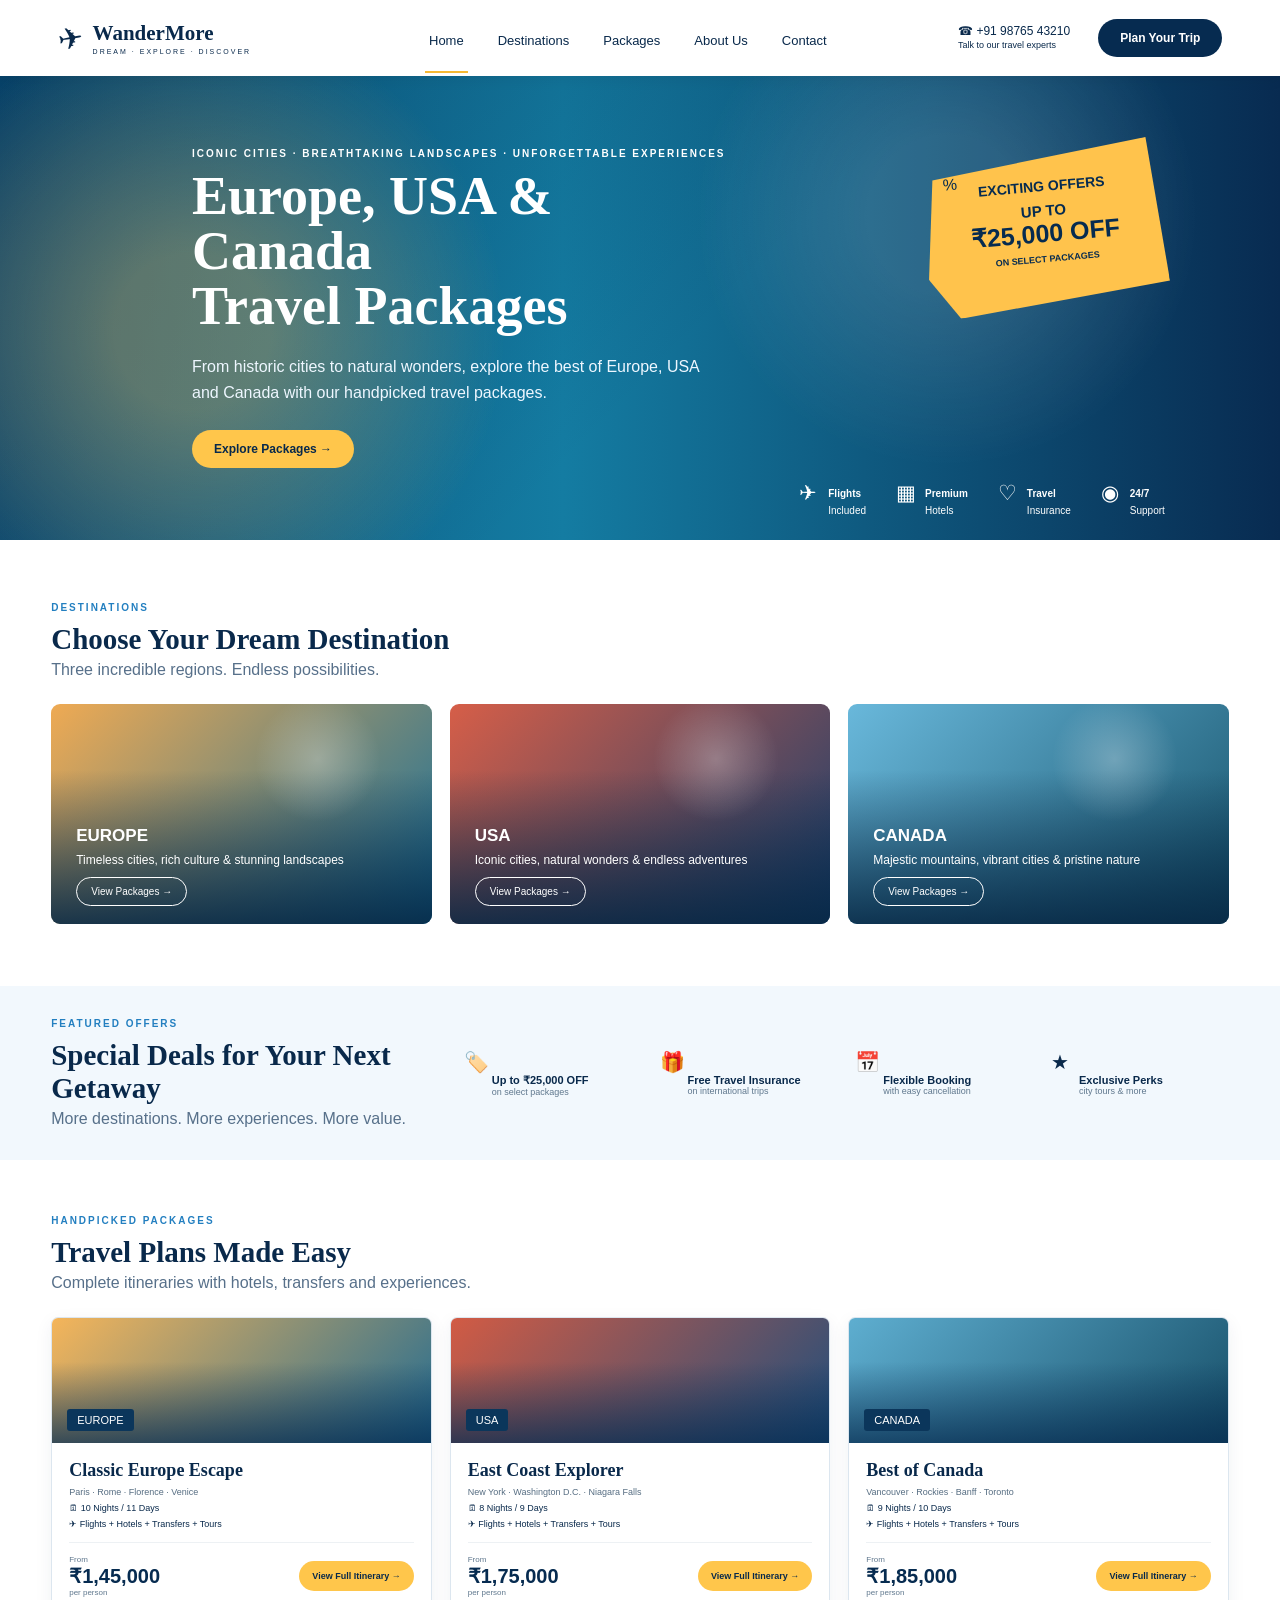
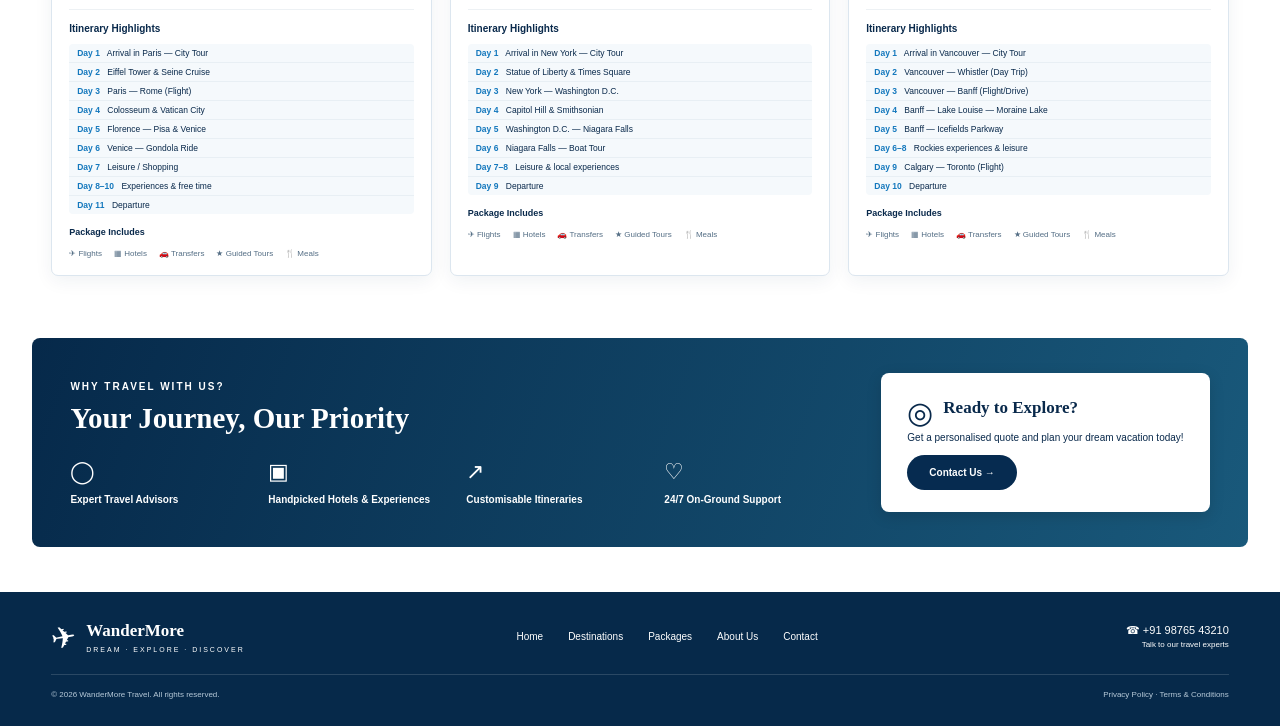
==== index.html @ 12d4b4e2 "Add files via upload" ====
<!DOCTYPE html>
<html lang="en">
<head>
  <meta charset="UTF-8" />
  <meta name="viewport" content="width=device-width, initial-scale=1.0" />
  <meta name="description" content="WanderMore — curated Europe, USA and Canada travel packages." />
  <title>WanderMore | Europe, USA & Canada</title>
  <link rel="stylesheet" href="styles.css" />
</head>
<body>
  <header class="site-header">
    <a class="brand" href="#top" aria-label="WanderMore home">
      <span class="brand-mark">✈</span>
      <span><strong>WanderMore</strong><small>DREAM · EXPLORE · DISCOVER</small></span>
    </a>
    <nav>
      <a class="active" href="#top">Home</a>
      <a href="#destinations">Destinations</a>
      <a href="#packages">Packages</a>
      <a href="#why-us">About Us</a>
      <a href="#contact">Contact</a>
    </nav>
    <div class="header-contact">
      <span>☎ +91 98765 43210</span>
      <small>Talk to our travel experts</small>
    </div>
    <a class="btn btn-dark" href="#contact">Plan Your Trip</a>
    <button class="menu-btn" aria-label="Open menu">☰</button>
  </header>

  <main id="top">
    <section class="hero">
      <div class="hero-copy">
        <p class="eyebrow">ICONIC CITIES · BREATHTAKING LANDSCAPES · UNFORGETTABLE EXPERIENCES</p>
        <h1>Europe, USA &<br/>Canada<br/><em>Travel Packages</em></h1>
        <p class="hero-text">From historic cities to natural wonders, explore the best of Europe, USA and Canada with our handpicked travel packages.</p>
        <a class="btn btn-gold" href="#packages">Explore Packages <span>→</span></a>
      </div>
      <div class="offer">
        <span class="offer-tag">%</span>
        <strong>EXCITING OFFERS</strong>
        <b>UP TO<br/><span>₹25,000 OFF</span></b>
        <small>ON SELECT PACKAGES</small>
      </div>
      <div class="hero-perks">
        <span>✈<b>Flights</b><small>Included</small></span>
        <span>▦<b>Premium</b><small>Hotels</small></span>
        <span>♡<b>Travel</b><small>Insurance</small></span>
        <span>◉<b>24/7</b><small>Support</small></span>
      </div>
    </section>

    <section class="section" id="destinations">
      <div class="section-heading">
        <p class="eyebrow blue">DESTINATIONS</p>
        <h2>Choose Your Dream Destination</h2>
        <p>Three incredible regions. Endless possibilities.</p>
      </div>
      <div class="destination-grid">
        <article class="destination europe">
          <div><span>EUROPE</span><p>Timeless cities, rich culture & stunning landscapes</p><a href="#packages">View Packages →</a></div>
        </article>
        <article class="destination usa">
          <div><span>USA</span><p>Iconic cities, natural wonders & endless adventures</p><a href="#packages">View Packages →</a></div>
        </article>
        <article class="destination canada">
          <div><span>CANADA</span><p>Majestic mountains, vibrant cities & pristine nature</p><a href="#packages">View Packages →</a></div>
        </article>
      </div>
    </section>

    <section class="offers-strip">
      <div>
        <p class="eyebrow blue">FEATURED OFFERS</p>
        <h2>Special Deals for Your Next Getaway</h2>
        <p>More destinations. More experiences. More value.</p>
      </div>
      <div class="offer-benefits">
        <span>🏷️ <b>Up to ₹25,000 OFF</b><small>on select packages</small></span>
        <span>🎁 <b>Free Travel Insurance</b><small>on international trips</small></span>
        <span>📅 <b>Flexible Booking</b><small>with easy cancellation</small></span>
        <span>★ <b>Exclusive Perks</b><small>city tours & more</small></span>
      </div>
    </section>

    <section class="section packages" id="packages">
      <div class="section-heading">
        <p class="eyebrow blue">HANDPICKED PACKAGES</p>
        <h2>Travel Plans Made Easy</h2>
        <p>Complete itineraries with hotels, transfers and experiences.</p>
      </div>

      <div class="package-grid">
        <article class="package-card">
          <div class="package-image europe-img"><span>EUROPE</span></div>
          <div class="package-body">
            <h3>Classic Europe Escape</h3><p class="route">Paris · Rome · Florence · Venice</p>
            <p>🗓 10 Nights / 11 Days</p><p>✈ Flights + Hotels + Transfers + Tours</p>
            <div class="price-row"><div><small>From</small><strong>₹1,45,000</strong><small>per person</small></div><button class="btn btn-gold details" data-package="Classic Europe Escape">View Full Itinerary →</button></div>
            <h4>Itinerary Highlights</h4>
            <ol class="itinerary">
              <li><b>Day 1</b> Arrival in Paris — City Tour</li>
              <li><b>Day 2</b> Eiffel Tower & Seine Cruise</li>
              <li><b>Day 3</b> Paris — Rome (Flight)</li>
              <li><b>Day 4</b> Colosseum & Vatican City</li>
              <li><b>Day 5</b> Florence — Pisa & Venice</li>
              <li><b>Day 6</b> Venice — Gondola Ride</li>
              <li><b>Day 7</b> Leisure / Shopping</li>
              <li><b>Day 8–10</b> Experiences & free time</li>
              <li><b>Day 11</b> Departure</li>
            </ol>
            <div class="includes"><b>Package Includes</b><span>✈ Flights</span><span>▦ Hotels</span><span>🚗 Transfers</span><span>★ Guided Tours</span><span>🍴 Meals</span></div>
          </div>
        </article>

        <article class="package-card">
          <div class="package-image usa-img"><span>USA</span></div>
          <div class="package-body">
            <h3>East Coast Explorer</h3><p class="route">New York · Washington D.C. · Niagara Falls</p>
            <p>🗓 8 Nights / 9 Days</p><p>✈ Flights + Hotels + Transfers + Tours</p>
            <div class="price-row"><div><small>From</small><strong>₹1,75,000</strong><small>per person</small></div><button class="btn btn-gold details" data-package="East Coast Explorer">View Full Itinerary →</button></div>
            <h4>Itinerary Highlights</h4>
            <ol class="itinerary">
              <li><b>Day 1</b> Arrival in New York — City Tour</li>
              <li><b>Day 2</b> Statue of Liberty & Times Square</li>
              <li><b>Day 3</b> New York — Washington D.C.</li>
              <li><b>Day 4</b> Capitol Hill & Smithsonian</li>
              <li><b>Day 5</b> Washington D.C. — Niagara Falls</li>
              <li><b>Day 6</b> Niagara Falls — Boat Tour</li>
              <li><b>Day 7–8</b> Leisure & local experiences</li>
              <li><b>Day 9</b> Departure</li>
            </ol>
            <div class="includes"><b>Package Includes</b><span>✈ Flights</span><span>▦ Hotels</span><span>🚗 Transfers</span><span>★ Guided Tours</span><span>🍴 Meals</span></div>
          </div>
        </article>

        <article class="package-card">
          <div class="package-image canada-img"><span>CANADA</span></div>
          <div class="package-body">
            <h3>Best of Canada</h3><p class="route">Vancouver · Rockies · Banff · Toronto</p>
            <p>🗓 9 Nights / 10 Days</p><p>✈ Flights + Hotels + Transfers + Tours</p>
            <div class="price-row"><div><small>From</small><strong>₹1,85,000</strong><small>per person</small></div><button class="btn btn-gold details" data-package="Best of Canada">View Full Itinerary →</button></div>
            <h4>Itinerary Highlights</h4>
            <ol class="itinerary">
              <li><b>Day 1</b> Arrival in Vancouver — City Tour</li>
              <li><b>Day 2</b> Vancouver — Whistler (Day Trip)</li>
              <li><b>Day 3</b> Vancouver — Banff (Flight/Drive)</li>
              <li><b>Day 4</b> Banff — Lake Louise — Moraine Lake</li>
              <li><b>Day 5</b> Banff — Icefields Parkway</li>
              <li><b>Day 6–8</b> Rockies experiences & leisure</li>
              <li><b>Day 9</b> Calgary — Toronto (Flight)</li>
              <li><b>Day 10</b> Departure</li>
            </ol>
            <div class="includes"><b>Package Includes</b><span>✈ Flights</span><span>▦ Hotels</span><span>🚗 Transfers</span><span>★ Guided Tours</span><span>🍴 Meals</span></div>
          </div>
        </article>
      </div>
    </section>

    <section class="why" id="why-us">
      <div class="why-content">
        <p class="eyebrow">WHY TRAVEL WITH US?</p>
        <h2>Your Journey, Our Priority</h2>
        <div class="why-grid">
          <span>◯<b>Expert Travel Advisors</b></span>
          <span>▣<b>Handpicked Hotels & Experiences</b></span>
          <span>↗<b>Customisable Itineraries</b></span>
          <span>♡<b>24/7 On-Ground Support</b></span>
        </div>
      </div>
      <div class="contact-card" id="contact">
        <div class="globe">◎</div><h3>Ready to Explore?</h3>
        <p>Get a personalised quote and plan your dream vacation today!</p>
        <a class="btn btn-dark" href="mailto:hello@wandermore.example">Contact Us →</a>
      </div>
    </section>
  </main>

  <footer>
    <div class="footer-brand"><span class="brand-mark">✈</span><strong>WanderMore</strong><small>DREAM · EXPLORE · DISCOVER</small></div>
    <div class="footer-links"><a href="#top">Home</a><a href="#destinations">Destinations</a><a href="#packages">Packages</a><a href="#why-us">About Us</a><a href="#contact">Contact</a></div>
    <div class="footer-contact">☎ +91 98765 43210<br/><small>Talk to our travel experts</small></div>
    <div class="copyright">© 2026 WanderMore Travel. All rights reserved. <span>Privacy Policy · Terms & Conditions</span></div>
  </footer>

  <div class="modal" id="modal" aria-hidden="true">
    <div class="modal-box">
      <button class="close" aria-label="Close">×</button>
      <p class="eyebrow blue">YOUR NEXT ADVENTURE</p>
      <h2 id="modal-title">Package</h2>
      <p>Tell us your travel dates, preferred hotel category and number of travellers. Our travel expert will customise the itinerary and send a detailed quote.</p>
      <form id="lead-form">
        <input required placeholder="Your name" />
        <input required type="email" placeholder="Email address" />
        <input required placeholder="Travel dates / month" />
        <input required type="number" min="1" placeholder="Travellers" />
        <button class="btn btn-gold" type="submit">Request Detailed Itinerary →</button>
      </form>
      <p class="form-success" id="form-success">Thanks! Your request has been captured for this demo.</p>
    </div>
  </div>
  <script src="script.js"></script>
</body>
</html>
---- styles.css ----
*{box-sizing:border-box}html{scroll-behavior:smooth}body{margin:0;font-family:Inter,Arial,sans-serif;color:#09294b;background:#fff}.site-header{height:76px;display:flex;align-items:center;gap:28px;padding:0 4.5%;position:sticky;top:0;background:#fff;z-index:20;box-shadow:0 2px 15px #00000012}.brand{display:flex;align-items:center;gap:10px;color:#09294b;text-decoration:none;min-width:240px}.brand-mark{font-size:30px;display:inline-block;transform:rotate(-10deg)}.brand strong{display:block;font-family:Georgia,serif;font-size:21px}.brand small,.footer-brand small{display:block;font-size:7px;letter-spacing:2px;margin-top:2px}.site-header nav{display:flex;gap:26px;flex:1;justify-content:center}.site-header nav a{color:#09294b;text-decoration:none;font-size:13px;padding:29px 4px 23px}.site-header nav a.active,.site-header nav a:hover{border-bottom:2px solid #f7b934}.header-contact{font-size:12px;line-height:1.3}.header-contact small{display:block;font-size:9px}.btn{border:0;border-radius:24px;padding:12px 22px;text-decoration:none;font-weight:700;font-size:12px;cursor:pointer;display:inline-block}.btn-dark{background:#062b50;color:#fff}.btn-gold{background:#ffc64b;color:#08294b}.menu-btn{display:none;border:0;background:none;font-size:24px}.hero{min-height:460px;position:relative;overflow:hidden;padding:72px 15%;color:#fff;background:linear-gradient(90deg,#0a4e78 0%,#147ca2 44%,#082b51 100%)}.hero:before{content:"";position:absolute;inset:0;background:radial-gradient(circle at 15% 55%,#ffc45a55 0 7%,transparent 28%),radial-gradient(circle at 74% 30%,#ffffff20 0 8%,transparent 25%),linear-gradient(135deg,#001f3c44,#ffffff00 55%)}.hero-copy,.offer,.hero-perks{position:relative;z-index:2}.eyebrow{font-size:10px;letter-spacing:2px;font-weight:700;margin:0 0 10px}.hero h1{font:700 54px/1.02 Georgia,serif;margin:0 0 20px}.hero h1 em{font-style:normal}.hero-text{max-width:510px;font-size:16px;line-height:1.6;color:#eef7ff;margin-bottom:25px}.offer{position:absolute;right:9%;top:70px;width:240px;height:165px;padding:32px 18px 18px;text-align:center;transform:rotate(-5deg);background:#ffc34c;color:#062b50;clip-path:polygon(5% 15%,95% 0,100% 88%,12% 100%,0 75%)}.offer strong{display:block;font-size:14px}.offer b{display:block;font-size:15px;margin-top:8px}.offer b span{font-size:25px}.offer small{font-weight:700;font-size:9px}.offer-tag{position:absolute;left:22px;top:22px}.hero-perks{position:absolute;right:9%;bottom:24px;display:flex;gap:30px}.hero-perks span{display:grid;grid-template-columns:25px auto;align-items:center;column-gap:4px;font-size:21px}.hero-perks b,.hero-perks small{font-size:10px;grid-column:2}.hero-perks small{font-weight:400}.section{padding:62px 4%;max-width:1320px;margin:auto}.section-heading{margin-bottom:25px}.section-heading h2,.offers-strip h2,.why h2{font:700 29px Georgia,serif;margin:0 0 5px}.section-heading p:not(.eyebrow),.offers-strip p:not(.eyebrow){margin:0;color:#57708a}.blue{color:#237fc0}.destination-grid,.package-grid{display:grid;grid-template-columns:repeat(3,1fr);gap:18px}.destination{height:220px;border-radius:9px;overflow:hidden;position:relative;background:linear-gradient(135deg,#1676a6,#0a2d4e);}.destination:before{content:"";position:absolute;inset:0;background:radial-gradient(circle at 70% 25%,#ffffff44,transparent 20%),linear-gradient(0deg,#062643dd 0%,transparent 70%)}.destination.europe{background:linear-gradient(135deg,#efaa53,#136e99)}.destination.usa{background:linear-gradient(135deg,#d65e48,#173e6c)}.destination.canada{background:linear-gradient(135deg,#69b8db,#17536b)}.destination>div{position:absolute;bottom:0;padding:25px;color:#fff}.destination span{font-weight:800;font-size:17px}.destination p{font-size:12px;margin:7px 0 14px}.destination a{color:#fff;border:1px solid #fff;border-radius:20px;padding:8px 14px;font-size:10px;text-decoration:none}.offers-strip{background:#f2f8fd;padding:32px 4%;display:flex;gap:30px;align-items:center}.offers-strip>div:first-child{flex:1}.offer-benefits{display:grid;grid-template-columns:repeat(4,1fr);gap:18px;flex:2}.offer-benefits span{font-size:20px}.offer-benefits b,.offer-benefits small{display:block;margin-left:28px}.offer-benefits b{font-size:11px}.offer-benefits small{font-size:9px;color:#60788e}.packages{padding-top:55px}.package-card{border:1px solid #dce6ef;border-radius:7px;overflow:hidden;background:#fff;box-shadow:0 5px 18px #062b5010}.package-image{height:125px;position:relative;background:linear-gradient(135deg,#f5b55a,#216b91)}.package-image:after{content:"";position:absolute;inset:0;background:linear-gradient(0deg,#062b50bb,transparent 65%)}.package-image span{position:absolute;bottom:12px;left:15px;z-index:1;background:#0b365b;color:#fff;padding:5px 10px;font-size:11px;border-radius:3px}.usa-img{background:linear-gradient(135deg,#d25b44,#1e4e7c)}.canada-img{background:linear-gradient(135deg,#5eaed0,#174f68)}.package-body{padding:17px}.package-body h3{font:700 18px Georgia,serif;margin:0 0 3px}.route{font-size:10px;margin:0 0 13px;color:#566d82}.package-body>p{font-size:9px;margin:6px 0}.price-row{display:flex;justify-content:space-between;align-items:center;border-top:1px solid #edf1f4;border-bottom:1px solid #edf1f4;padding:12px 0;margin:13px 0}.price-row small{display:block;font-size:8px;color:#60788e}.price-row strong{display:block;font-size:20px;color:#062b50}.price-row .btn{font-size:9px;padding:10px 13px}.package-body h4{font-size:10px;margin:10px 0}.itinerary{list-style:none;padding:0;margin:0;background:#f5f9fc;border-radius:4px;overflow:hidden}.itinerary li{font-size:8.5px;padding:4px 8px;border-bottom:1px solid #e8eff4}.itinerary li:last-child{border:0}.itinerary b{color:#1478bd;margin-right:5px}.includes{display:flex;flex-wrap:wrap;gap:12px;margin-top:13px;font-size:8px}.includes b{width:100%;font-size:9px}.includes span{color:#536d84}.why{margin:0 2.5% 45px;border-radius:8px;padding:35px 3%;display:flex;gap:35px;align-items:center;color:#fff;background:linear-gradient(110deg,#06294a,#19597b)}.why-content{flex:1}.why h2{margin-bottom:24px}.why-grid{display:grid;grid-template-columns:repeat(4,1fr);gap:16px}.why-grid span{font-size:22px}.why-grid b{display:block;font-size:10px;margin-top:9px}.contact-card{background:#fff;color:#09294b;border-radius:8px;padding:22px 26px;min-width:270px;box-shadow:0 4px 15px #0002}.contact-card .globe{font-size:30px;float:left;margin-right:10px}.contact-card h3{margin:3px 0;font:700 17px Georgia,serif}.contact-card p{font-size:10px;line-height:1.5;clear:both}.contact-card .btn{font-size:10px}footer{background:#06294a;color:#fff;padding:27px 4%;display:grid;grid-template-columns:1.2fr 2fr 1fr;gap:20px;align-items:center}.footer-brand{display:grid;grid-template-columns:35px auto;align-items:center}.footer-brand .brand-mark{grid-row:span 2}.footer-brand strong{font:700 17px Georgia,serif}.footer-links{display:flex;justify-content:center;gap:25px}.footer-links a{color:#fff;text-decoration:none;font-size:10px}.footer-contact{text-align:right;font-size:11px}.footer-contact small{font-size:8px}.copyright{grid-column:1/-1;border-top:1px solid #ffffff25;padding-top:15px;font-size:8px;color:#b7cad9}.copyright span{float:right}.modal{position:fixed;inset:0;background:#00182ccc;display:none;align-items:center;justify-content:center;z-index:50;padding:20px}.modal.show{display:flex}.modal-box{background:#fff;border-radius:12px;padding:30px;max-width:520px;width:100%;position:relative}.modal-box h2{font:700 28px Georgia,serif;margin:5px 0 12px}.modal-box p{font-size:12px;line-height:1.6;color:#526a80}.close{position:absolute;right:18px;top:14px;border:0;background:none;font-size:27px;cursor:pointer}.modal form{display:grid;gap:10px;margin-top:18px}.modal input{padding:12px;border:1px solid #d4e0e8;border-radius:6px}.form-success{display:none!important;color:#137447!important}.form-success.show{display:block!important}@media(max-width:1000px){.site-header nav,.header-contact{display:none}.site-header{justify-content:space-between}.menu-btn{display:block}.hero{padding:65px 7%}.offer{right:5%;opacity:.85}.hero-perks{right:5%}.offers-strip{display:block}.offer-benefits{margin-top:25px}.why{margin-left:4%;margin-right:4%}}@media(max-width:760px){.hero{min-height:580px;padding:45px 7%}.hero h1{font-size:40px}.offer{position:relative;right:auto;top:auto;margin:25px 0 0;width:220px}.hero-perks{left:7%;right:7%;bottom:18px;justify-content:space-between;gap:5px}.hero-perks span{font-size:16px}.destination-grid,.package-grid{grid-template-columns:1fr}.destination{height:190px}.offer-benefits{grid-template-columns:repeat(2,1fr)}.why{display:block}.why-grid{grid-template-columns:repeat(2,1fr)}.contact-card{margin-top:25px}.site-header .btn-dark{display:none}footer{grid-template-columns:1fr}.footer-links{justify-content:flex-start;flex-wrap:wrap}.footer-contact{text-align:left}.copyright span{float:none;display:block;margin-top:7px}}
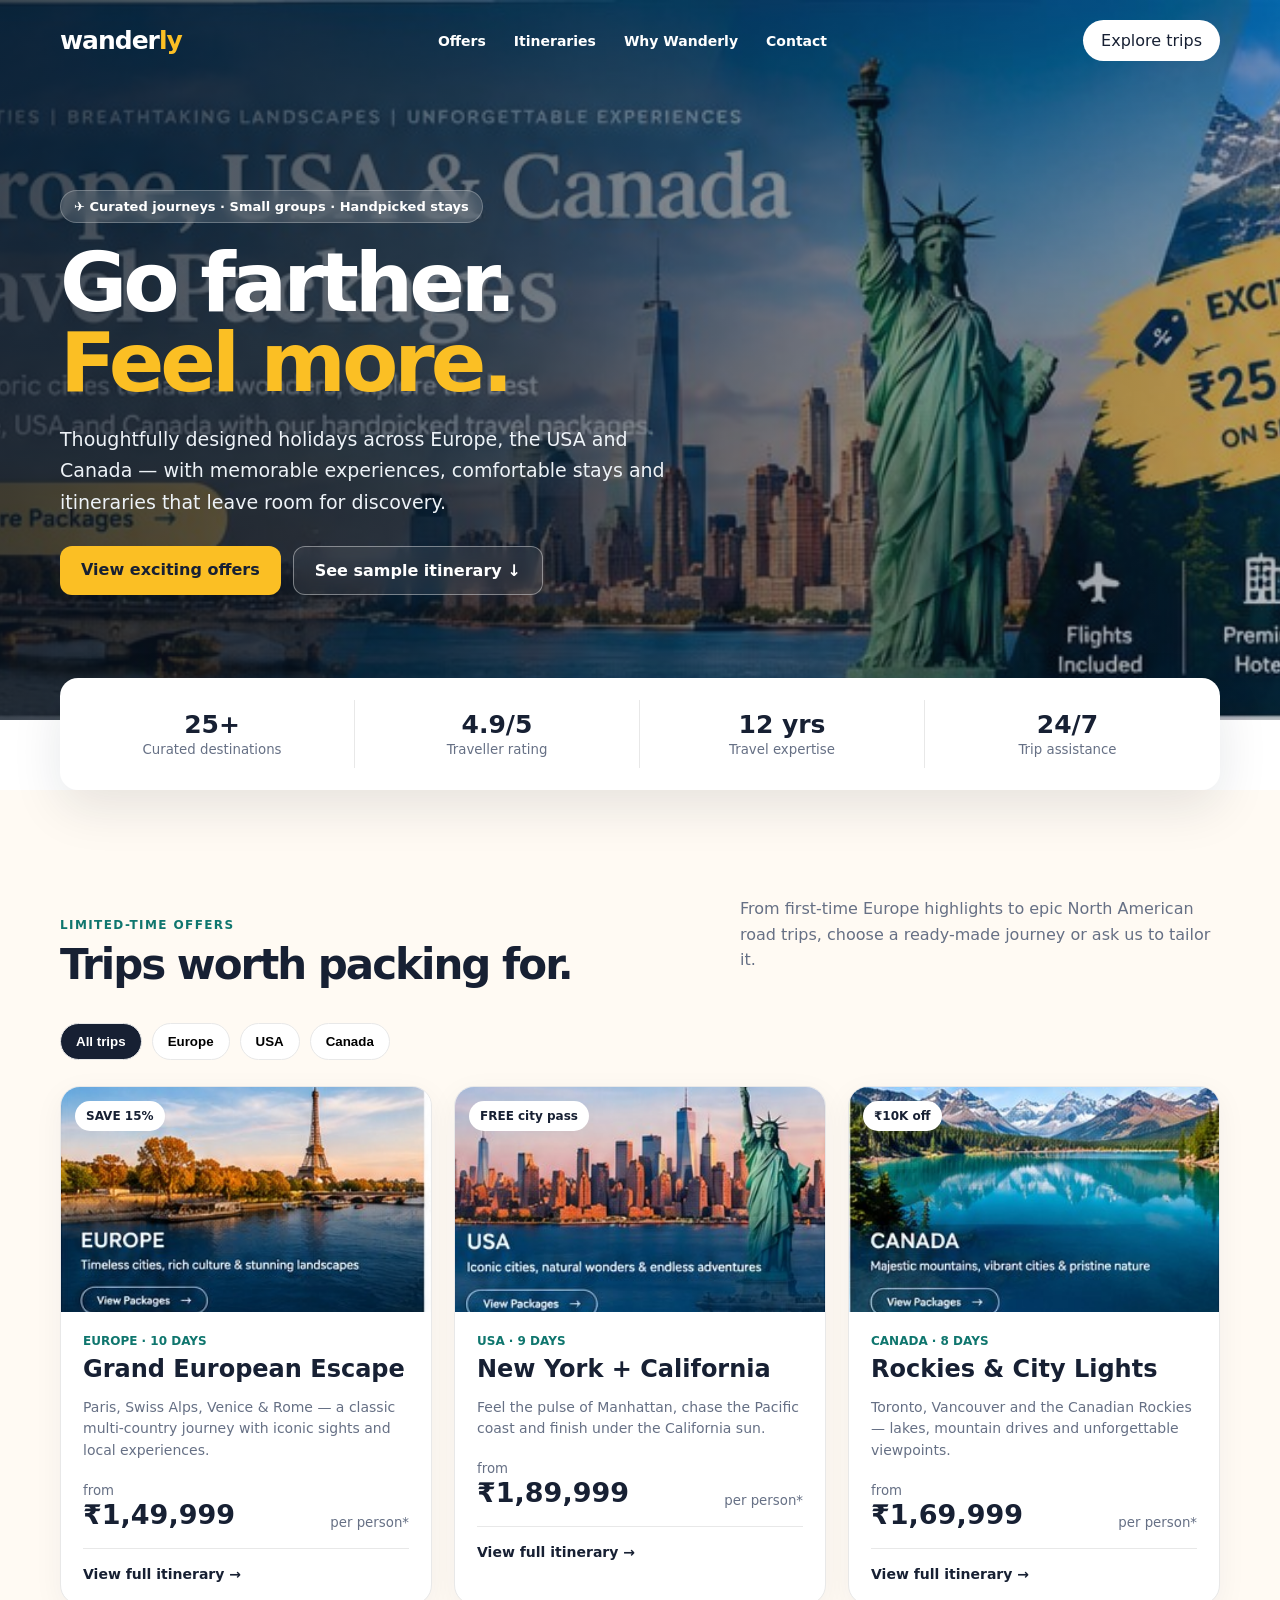
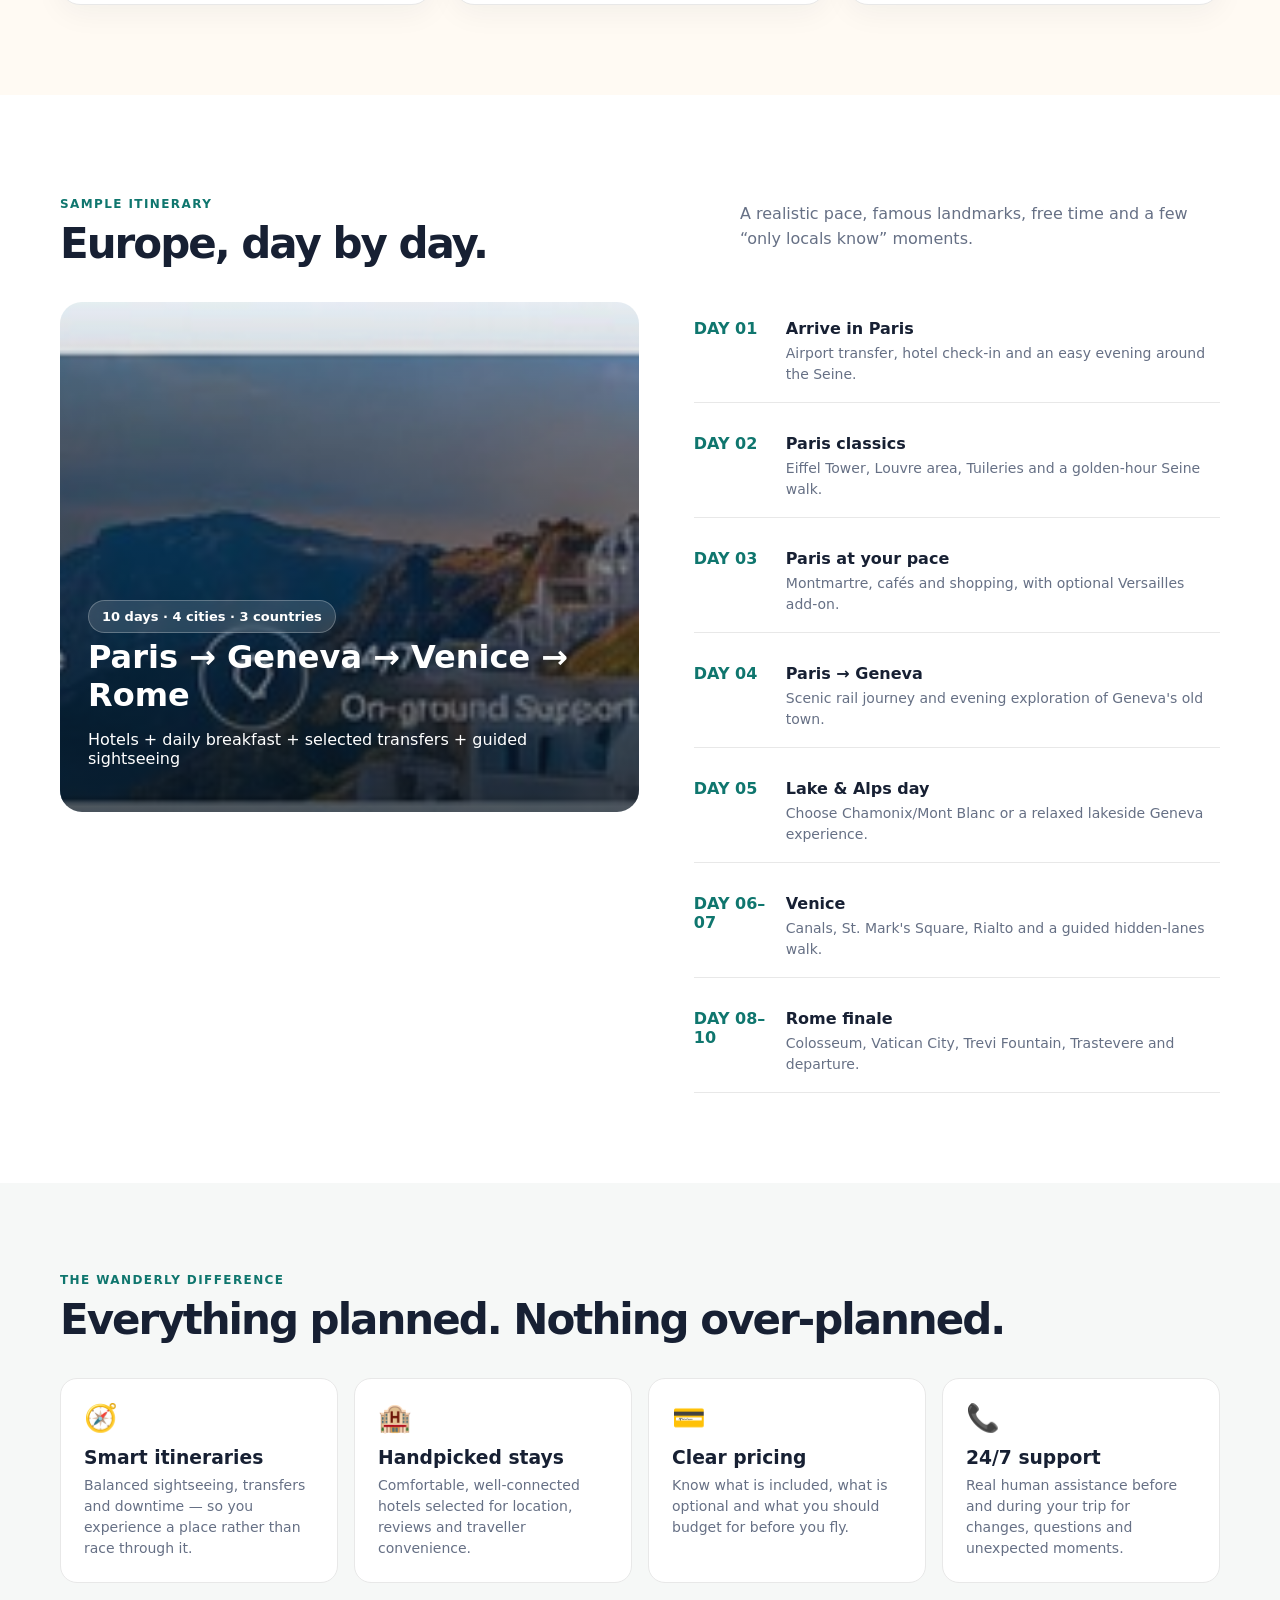
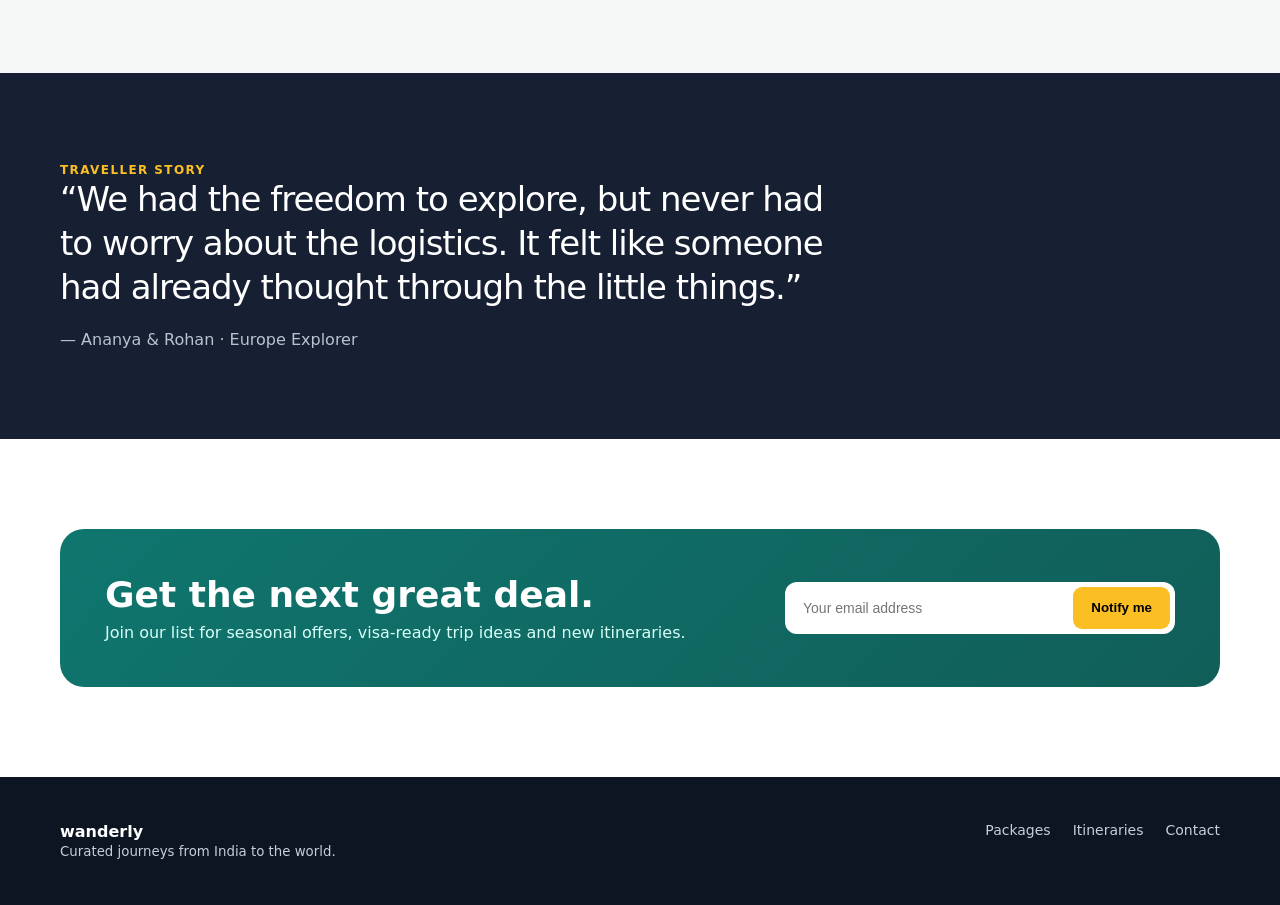
==== commit 7c995185: "Add files via upload" ====
--- a/index.html
+++ b/index.html
@@ -1,204 +1,110 @@
 <!DOCTYPE html>
 <html lang="en">
 <head>
-  <meta charset="UTF-8" />
-  <meta name="viewport" content="width=device-width, initial-scale=1.0" />
-  <meta name="description" content="WanderMore — curated Europe, USA and Canada travel packages." />
-  <title>WanderMore | Europe, USA & Canada</title>
-  <link rel="stylesheet" href="styles.css" />
+<meta charset="UTF-8">
+<meta name="viewport" content="width=device-width, initial-scale=1.0">
+<meta name="description" content="Thoughtfully designed Europe, USA and Canada holidays with handpicked stays, memorable experiences and 24/7 support.">
+<meta property="og:title" content="Wanderly — Curated Europe, USA & Canada Journeys">
+<meta property="og:description" content="Thoughtfully designed holidays across Europe, the USA and Canada.">
+<meta property="og:type" content="website">
+<link rel="icon" href="data:,">
+<title>Wanderly — Curated Europe, USA & Canada Journeys</title>
+<style>
+:root{--ink:#172033;--muted:#667085;--brand:#0f766e;--brand2:#f59e0b;--cream:#fffaf3;--white:#fff;--line:#e8e8e8;--shadow:0 18px 50px rgba(23,32,51,.10)}
+*{box-sizing:border-box}html{scroll-behavior:smooth}body{margin:0;font-family:Inter,ui-sans-serif,system-ui,-apple-system,BlinkMacSystemFont,"Segoe UI",sans-serif;color:var(--ink);background:#fff}
+a{text-decoration:none;color:inherit}.container{width:min(1160px,92%);margin:auto}
+nav{position:absolute;z-index:5;top:0;left:0;right:0;padding:20px 0;color:#fff}.navin{display:flex;align-items:center;justify-content:space-between}.logo{font-size:25px;font-weight:900;letter-spacing:-1px}.logo span{color:#fbbf24}.links{display:flex;gap:28px;font-size:14px;font-weight:700}.navcta{padding:11px 18px;border-radius:99px;background:#fff;color:var(--ink)}
+.hero{min-height:720px;color:#fff;display:flex;align-items:center;background:linear-gradient(90deg,rgba(9,20,34,.78),rgba(9,20,34,.28)),url('/assets/hero.jpg') center/cover}
+.hero-copy{max-width:690px;padding-top:65px}.eyebrow{display:inline-flex;gap:8px;align-items:center;background:rgba(255,255,255,.14);border:1px solid rgba(255,255,255,.25);padding:8px 13px;border-radius:99px;font-size:13px;font-weight:800;backdrop-filter:blur(8px)}h1{font-size:clamp(48px,7vw,82px);line-height:.98;letter-spacing:-4px;margin:20px 0}.hero p{font-size:19px;line-height:1.65;max-width:620px;color:#edf2f7}.buttons{display:flex;gap:12px;flex-wrap:wrap;margin-top:28px}.btn{padding:14px 21px;border-radius:12px;font-weight:800;display:inline-block}.primary{background:#fbbf24;color:#172033}.ghost{border:1px solid rgba(255,255,255,.4);background:rgba(255,255,255,.08);backdrop-filter:blur(8px)}
+.stats{background:#fff;box-shadow:var(--shadow);border-radius:18px;margin:-42px auto 0;position:relative;z-index:2;display:grid;grid-template-columns:repeat(4,1fr);padding:22px 10px}.stat{text-align:center;padding:10px;border-right:1px solid var(--line)}.stat:last-child{border:0}.stat strong{display:block;font-size:25px}.stat small{color:var(--muted)}
+section{padding:90px 0}.section-head{display:flex;justify-content:space-between;align-items:end;gap:25px;margin-bottom:34px}.kicker{color:var(--brand);font-weight:900;text-transform:uppercase;letter-spacing:1.4px;font-size:12px}.section-head h2{font-size:42px;letter-spacing:-2px;margin:8px 0 0}.section-head p{color:var(--muted);max-width:480px;line-height:1.6}
+.offers{background:var(--cream)}.cards{display:grid;grid-template-columns:repeat(3,1fr);gap:22px}.card{background:#fff;border:1px solid var(--line);border-radius:20px;overflow:hidden;box-shadow:0 8px 30px rgba(23,32,51,.05)}.photo{height:225px;background-size:cover;background-position:center;position:relative}.badge{position:absolute;top:14px;left:14px;background:#fff;padding:8px 11px;border-radius:99px;font-size:12px;font-weight:900}.cardbody{padding:22px}.country{font-size:12px;font-weight:900;color:var(--brand);text-transform:uppercase}.card h3{font-size:24px;margin:7px 0}.card p{color:var(--muted);line-height:1.55;font-size:14px}.price{display:flex;justify-content:space-between;align-items:end;margin-top:18px}.price strong{font-size:27px}.price small{color:var(--muted)}.details{display:block;margin-top:18px;border-top:1px solid var(--line);padding-top:17px;font-weight:800;font-size:14px}
+.filters{display:flex;gap:10px;flex-wrap:wrap;margin-bottom:26px}.pill{border:1px solid var(--line);background:#fff;padding:10px 15px;border-radius:99px;font-weight:800;cursor:pointer}.pill.active{background:var(--ink);color:#fff}
+.itinerary{display:grid;grid-template-columns:1.1fr 1fr;gap:55px;align-items:start}.route{border-radius:22px;overflow:hidden;min-height:510px;background:url('/assets/route.jpg') center/cover;position:relative}.route:after{content:"";position:absolute;inset:0;background:linear-gradient(180deg,rgba(10,20,30,.05),rgba(10,20,30,.72))}.routebox{position:absolute;z-index:1;bottom:0;left:0;right:0;padding:28px;color:#fff}.routebox h3{font-size:32px;margin:5px 0}.days{display:grid;gap:14px}.day{display:grid;grid-template-columns:74px 1fr;gap:18px;padding:17px 0;border-bottom:1px solid var(--line)}.daynum{font-weight:900;color:var(--brand)}.day h4{margin:0 0 5px;font-size:16px}.day p{margin:0;color:var(--muted);line-height:1.5;font-size:14px}
+.perks{background:#f6f8f7}.perkgrid{display:grid;grid-template-columns:repeat(4,1fr);gap:16px}.perk{background:#fff;border:1px solid var(--line);border-radius:17px;padding:23px}.icon{font-size:27px}.perk h3{margin:13px 0 7px}.perk p{margin:0;color:var(--muted);font-size:14px;line-height:1.5}
+.testimonial{background:#172033;color:#fff}.quote{font-size:34px;line-height:1.3;max-width:800px;letter-spacing:-1px}.person{margin-top:20px;color:#b9c2cf}.newsletter{background:linear-gradient(135deg,#0f766e,#115e59);color:#fff;border-radius:24px;padding:45px;display:flex;justify-content:space-between;align-items:center;gap:30px}.newsletter h2{font-size:36px;margin:0 0 8px}.newsletter p{margin:0;color:#d9fffa}.form{display:flex;background:#fff;padding:5px;border-radius:12px;min-width:390px}.form input{border:0;outline:0;padding:13px;flex:1;font-size:14px}.form button{border:0;background:#fbbf24;padding:0 18px;border-radius:9px;font-weight:900}
+footer{padding:45px 0;background:#0d1422;color:#c6ceda}.foot{display:flex;justify-content:space-between;gap:30px}.foot strong{color:#fff}.footlinks{display:flex;gap:22px;font-size:14px}
+.modal{position:fixed;inset:0;background:rgba(0,0,0,.65);z-index:20;display:none;align-items:center;justify-content:center;padding:20px}.modal.open{display:flex}.modalbox{background:#fff;max-width:720px;width:100%;max-height:90vh;overflow:auto;border-radius:22px;padding:28px}.close{float:right;border:0;background:#eee;border-radius:50%;width:36px;height:36px;font-size:20px}.modalbox h2{margin-top:0}.included{display:grid;grid-template-columns:1fr 1fr;gap:10px;color:var(--muted);font-size:14px}.included div{padding:10px;background:#f7f8fa;border-radius:9px}
+@media(max-width:800px){.links{display:none}.stats,.cards,.perkgrid{grid-template-columns:1fr 1fr}.itinerary{grid-template-columns:1fr}.section-head{display:block}.newsletter{display:block}.form{min-width:0;margin-top:20px}.foot{display:block}.footlinks{margin-top:20px}.hero{min-height:680px}}
+@media(max-width:520px){.stats,.cards,.perkgrid{grid-template-columns:1fr}.stats{margin-top:-25px}.stat{border-right:0;border-bottom:1px solid var(--line)}h1{letter-spacing:-2px}.quote{font-size:26px}.newsletter{padding:28px}.included{grid-template-columns:1fr}}
+</style>
 </head>
 <body>
-  <header class="site-header">
-    <a class="brand" href="#top" aria-label="WanderMore home">
-      <span class="brand-mark">✈</span>
-      <span><strong>WanderMore</strong><small>DREAM · EXPLORE · DISCOVER</small></span>
-    </a>
-    <nav>
-      <a class="active" href="#top">Home</a>
-      <a href="#destinations">Destinations</a>
-      <a href="#packages">Packages</a>
-      <a href="#why-us">About Us</a>
-      <a href="#contact">Contact</a>
-    </nav>
-    <div class="header-contact">
-      <span>☎ +91 98765 43210</span>
-      <small>Talk to our travel experts</small>
-    </div>
-    <a class="btn btn-dark" href="#contact">Plan Your Trip</a>
-    <button class="menu-btn" aria-label="Open menu">☰</button>
-  </header>
+<nav><div class="container navin"><a class="logo" href="#">wander<span>ly</span></a><div class="links"><a href="#offers">Offers</a><a href="#itineraries">Itineraries</a><a href="#why">Why Wanderly</a><a href="#contact">Contact</a></div><a class="navcta" href="#offers">Explore trips</a></div></nav>
 
-  <main id="top">
-    <section class="hero">
-      <div class="hero-copy">
-        <p class="eyebrow">ICONIC CITIES · BREATHTAKING LANDSCAPES · UNFORGETTABLE EXPERIENCES</p>
-        <h1>Europe, USA &<br/>Canada<br/><em>Travel Packages</em></h1>
-        <p class="hero-text">From historic cities to natural wonders, explore the best of Europe, USA and Canada with our handpicked travel packages.</p>
-        <a class="btn btn-gold" href="#packages">Explore Packages <span>→</span></a>
-      </div>
-      <div class="offer">
-        <span class="offer-tag">%</span>
-        <strong>EXCITING OFFERS</strong>
-        <b>UP TO<br/><span>₹25,000 OFF</span></b>
-        <small>ON SELECT PACKAGES</small>
-      </div>
-      <div class="hero-perks">
-        <span>✈<b>Flights</b><small>Included</small></span>
-        <span>▦<b>Premium</b><small>Hotels</small></span>
-        <span>♡<b>Travel</b><small>Insurance</small></span>
-        <span>◉<b>24/7</b><small>Support</small></span>
-      </div>
-    </section>
+<header class="hero">
+<div class="container"><div class="hero-copy">
+<div class="eyebrow">✈ Curated journeys · Small groups · Handpicked stays</div>
+<h1>Go farther.<br><span style="color:#fbbf24">Feel more.</span></h1>
+<p>Thoughtfully designed holidays across Europe, the USA and Canada — with memorable experiences, comfortable stays and itineraries that leave room for discovery.</p>
+<div class="buttons"><a class="btn primary" href="#offers">View exciting offers</a><a class="btn ghost" href="#itineraries">See sample itinerary ↓</a></div>
+</div></div>
+</header>
 
-    <section class="section" id="destinations">
-      <div class="section-heading">
-        <p class="eyebrow blue">DESTINATIONS</p>
-        <h2>Choose Your Dream Destination</h2>
-        <p>Three incredible regions. Endless possibilities.</p>
-      </div>
-      <div class="destination-grid">
-        <article class="destination europe">
-          <div><span>EUROPE</span><p>Timeless cities, rich culture & stunning landscapes</p><a href="#packages">View Packages →</a></div>
-        </article>
-        <article class="destination usa">
-          <div><span>USA</span><p>Iconic cities, natural wonders & endless adventures</p><a href="#packages">View Packages →</a></div>
-        </article>
-        <article class="destination canada">
-          <div><span>CANADA</span><p>Majestic mountains, vibrant cities & pristine nature</p><a href="#packages">View Packages →</a></div>
-        </article>
-      </div>
-    </section>
+<div class="container stats">
+<div class="stat"><strong>25+</strong><small>Curated destinations</small></div>
+<div class="stat"><strong>4.9/5</strong><small>Traveller rating</small></div>
+<div class="stat"><strong>12 yrs</strong><small>Travel expertise</small></div>
+<div class="stat"><strong>24/7</strong><small>Trip assistance</small></div>
+</div>
 
-    <section class="offers-strip">
-      <div>
-        <p class="eyebrow blue">FEATURED OFFERS</p>
-        <h2>Special Deals for Your Next Getaway</h2>
-        <p>More destinations. More experiences. More value.</p>
-      </div>
-      <div class="offer-benefits">
-        <span>🏷️ <b>Up to ₹25,000 OFF</b><small>on select packages</small></span>
-        <span>🎁 <b>Free Travel Insurance</b><small>on international trips</small></span>
-        <span>📅 <b>Flexible Booking</b><small>with easy cancellation</small></span>
-        <span>★ <b>Exclusive Perks</b><small>city tours & more</small></span>
-      </div>
-    </section>
+<section id="offers" class="offers">
+<div class="container">
+<div class="section-head"><div><div class="kicker">Limited-time offers</div><h2>Trips worth packing for.</h2></div><p>From first-time Europe highlights to epic North American road trips, choose a ready-made journey or ask us to tailor it.</p></div>
+<div class="filters"><button class="pill active" data-filter="all">All trips</button><button class="pill" data-filter="Europe">Europe</button><button class="pill" data-filter="USA">USA</button><button class="pill" data-filter="Canada">Canada</button></div>
+<div class="cards" id="cards">
+<article class="card" data-region="Europe"><div class="photo" style="background-image:url('/assets/europe.jpg')"><span class="badge">SAVE 15%</span></div><div class="cardbody"><div class="country">Europe · 10 days</div><h3>Grand European Escape</h3><p>Paris, Swiss Alps, Venice & Rome — a classic multi-country journey with iconic sights and local experiences.</p><div class="price"><div><small>from</small><br><strong>₹1,49,999</strong></div><small>per person*</small></div><a class="details" href="#" onclick="openTrip('Europe')">View full itinerary →</a></div></article>
+<article class="card" data-region="USA"><div class="photo" style="background-image:url('/assets/usa.jpg')"><span class="badge">FREE city pass</span></div><div class="cardbody"><div class="country">USA · 9 days</div><h3>New York + California</h3><p>Feel the pulse of Manhattan, chase the Pacific coast and finish under the California sun.</p><div class="price"><div><small>from</small><br><strong>₹1,89,999</strong></div><small>per person*</small></div><a class="details" href="#" onclick="openTrip('USA')">View full itinerary →</a></div></article>
+<article class="card" data-region="Canada"><div class="photo" style="background-image:url('/assets/canada.jpg')"><span class="badge">₹10K off</span></div><div class="cardbody"><div class="country">Canada · 8 days</div><h3>Rockies & City Lights</h3><p>Toronto, Vancouver and the Canadian Rockies — lakes, mountain drives and unforgettable viewpoints.</p><div class="price"><div><small>from</small><br><strong>₹1,69,999</strong></div><small>per person*</small></div><a class="details" href="#" onclick="openTrip('Canada')">View full itinerary →</a></div></article>
+</div>
+</div>
+</section>
 
-    <section class="section packages" id="packages">
-      <div class="section-heading">
-        <p class="eyebrow blue">HANDPICKED PACKAGES</p>
-        <h2>Travel Plans Made Easy</h2>
-        <p>Complete itineraries with hotels, transfers and experiences.</p>
-      </div>
+<section id="itineraries">
+<div class="container">
+<div class="section-head"><div><div class="kicker">Sample itinerary</div><h2>Europe, day by day.</h2></div><p>A realistic pace, famous landmarks, free time and a few “only locals know” moments.</p></div>
+<div class="itinerary">
+<div class="route"><div class="routebox"><div class="eyebrow">10 days · 4 cities · 3 countries</div><h3>Paris → Geneva → Venice → Rome</h3><p>Hotels + daily breakfast + selected transfers + guided sightseeing</p></div></div>
+<div class="days">
+<div class="day"><div class="daynum">DAY 01</div><div><h4>Arrive in Paris</h4><p>Airport transfer, hotel check-in and an easy evening around the Seine.</p></div></div>
+<div class="day"><div class="daynum">DAY 02</div><div><h4>Paris classics</h4><p>Eiffel Tower, Louvre area, Tuileries and a golden-hour Seine walk.</p></div></div>
+<div class="day"><div class="daynum">DAY 03</div><div><h4>Paris at your pace</h4><p>Montmartre, cafés and shopping, with optional Versailles add-on.</p></div></div>
+<div class="day"><div class="daynum">DAY 04</div><div><h4>Paris → Geneva</h4><p>Scenic rail journey and evening exploration of Geneva's old town.</p></div></div>
+<div class="day"><div class="daynum">DAY 05</div><div><h4>Lake & Alps day</h4><p>Choose Chamonix/Mont Blanc or a relaxed lakeside Geneva experience.</p></div></div>
+<div class="day"><div class="daynum">DAY 06–07</div><div><h4>Venice</h4><p>Canals, St. Mark's Square, Rialto and a guided hidden-lanes walk.</p></div></div>
+<div class="day"><div class="daynum">DAY 08–10</div><div><h4>Rome finale</h4><p>Colosseum, Vatican City, Trevi Fountain, Trastevere and departure.</p></div></div>
+</div>
+</div>
+</div>
+</section>
 
-      <div class="package-grid">
-        <article class="package-card">
-          <div class="package-image europe-img"><span>EUROPE</span></div>
-          <div class="package-body">
-            <h3>Classic Europe Escape</h3><p class="route">Paris · Rome · Florence · Venice</p>
-            <p>🗓 10 Nights / 11 Days</p><p>✈ Flights + Hotels + Transfers + Tours</p>
-            <div class="price-row"><div><small>From</small><strong>₹1,45,000</strong><small>per person</small></div><button class="btn btn-gold details" data-package="Classic Europe Escape">View Full Itinerary →</button></div>
-            <h4>Itinerary Highlights</h4>
-            <ol class="itinerary">
-              <li><b>Day 1</b> Arrival in Paris — City Tour</li>
-              <li><b>Day 2</b> Eiffel Tower & Seine Cruise</li>
-              <li><b>Day 3</b> Paris — Rome (Flight)</li>
-              <li><b>Day 4</b> Colosseum & Vatican City</li>
-              <li><b>Day 5</b> Florence — Pisa & Venice</li>
-              <li><b>Day 6</b> Venice — Gondola Ride</li>
-              <li><b>Day 7</b> Leisure / Shopping</li>
-              <li><b>Day 8–10</b> Experiences & free time</li>
-              <li><b>Day 11</b> Departure</li>
-            </ol>
-            <div class="includes"><b>Package Includes</b><span>✈ Flights</span><span>▦ Hotels</span><span>🚗 Transfers</span><span>★ Guided Tours</span><span>🍴 Meals</span></div>
-          </div>
-        </article>
+<section id="why" class="perks"><div class="container">
+<div class="section-head"><div><div class="kicker">The Wanderly difference</div><h2>Everything planned. Nothing over-planned.</h2></div></div>
+<div class="perkgrid">
+<div class="perk"><div class="icon">🧭</div><h3>Smart itineraries</h3><p>Balanced sightseeing, transfers and downtime — so you experience a place rather than race through it.</p></div>
+<div class="perk"><div class="icon">🏨</div><h3>Handpicked stays</h3><p>Comfortable, well-connected hotels selected for location, reviews and traveller convenience.</p></div>
+<div class="perk"><div class="icon">💳</div><h3>Clear pricing</h3><p>Know what is included, what is optional and what you should budget for before you fly.</p></div>
+<div class="perk"><div class="icon">📞</div><h3>24/7 support</h3><p>Real human assistance before and during your trip for changes, questions and unexpected moments.</p></div>
+</div>
+</div></section>
 
-        <article class="package-card">
-          <div class="package-image usa-img"><span>USA</span></div>
-          <div class="package-body">
-            <h3>East Coast Explorer</h3><p class="route">New York · Washington D.C. · Niagara Falls</p>
-            <p>🗓 8 Nights / 9 Days</p><p>✈ Flights + Hotels + Transfers + Tours</p>
-            <div class="price-row"><div><small>From</small><strong>₹1,75,000</strong><small>per person</small></div><button class="btn btn-gold details" data-package="East Coast Explorer">View Full Itinerary →</button></div>
-            <h4>Itinerary Highlights</h4>
-            <ol class="itinerary">
-              <li><b>Day 1</b> Arrival in New York — City Tour</li>
-              <li><b>Day 2</b> Statue of Liberty & Times Square</li>
-              <li><b>Day 3</b> New York — Washington D.C.</li>
-              <li><b>Day 4</b> Capitol Hill & Smithsonian</li>
-              <li><b>Day 5</b> Washington D.C. — Niagara Falls</li>
-              <li><b>Day 6</b> Niagara Falls — Boat Tour</li>
-              <li><b>Day 7–8</b> Leisure & local experiences</li>
-              <li><b>Day 9</b> Departure</li>
-            </ol>
-            <div class="includes"><b>Package Includes</b><span>✈ Flights</span><span>▦ Hotels</span><span>🚗 Transfers</span><span>★ Guided Tours</span><span>🍴 Meals</span></div>
-          </div>
-        </article>
+<section class="testimonial"><div class="container"><div class="kicker" style="color:#fbbf24">Traveller story</div><div class="quote">“We had the freedom to explore, but never had to worry about the logistics. It felt like someone had already thought through the little things.”</div><div class="person">— Ananya & Rohan · Europe Explorer</div></div></section>
 
-        <article class="package-card">
-          <div class="package-image canada-img"><span>CANADA</span></div>
-          <div class="package-body">
-            <h3>Best of Canada</h3><p class="route">Vancouver · Rockies · Banff · Toronto</p>
-            <p>🗓 9 Nights / 10 Days</p><p>✈ Flights + Hotels + Transfers + Tours</p>
-            <div class="price-row"><div><small>From</small><strong>₹1,85,000</strong><small>per person</small></div><button class="btn btn-gold details" data-package="Best of Canada">View Full Itinerary →</button></div>
-            <h4>Itinerary Highlights</h4>
-            <ol class="itinerary">
-              <li><b>Day 1</b> Arrival in Vancouver — City Tour</li>
-              <li><b>Day 2</b> Vancouver — Whistler (Day Trip)</li>
-              <li><b>Day 3</b> Vancouver — Banff (Flight/Drive)</li>
-              <li><b>Day 4</b> Banff — Lake Louise — Moraine Lake</li>
-              <li><b>Day 5</b> Banff — Icefields Parkway</li>
-              <li><b>Day 6–8</b> Rockies experiences & leisure</li>
-              <li><b>Day 9</b> Calgary — Toronto (Flight)</li>
-              <li><b>Day 10</b> Departure</li>
-            </ol>
-            <div class="includes"><b>Package Includes</b><span>✈ Flights</span><span>▦ Hotels</span><span>🚗 Transfers</span><span>★ Guided Tours</span><span>🍴 Meals</span></div>
-          </div>
-        </article>
-      </div>
-    </section>
+<section id="contact"><div class="container"><div class="newsletter"><div><h2>Get the next great deal.</h2><p>Join our list for seasonal offers, visa-ready trip ideas and new itineraries.</p></div><form class="form" onsubmit="event.preventDefault(); alert('Thanks! We’ll be in touch.');"><input type="email" required placeholder="Your email address"><button>Notify me</button></form></div></div></section>
 
-    <section class="why" id="why-us">
-      <div class="why-content">
-        <p class="eyebrow">WHY TRAVEL WITH US?</p>
-        <h2>Your Journey, Our Priority</h2>
-        <div class="why-grid">
-          <span>◯<b>Expert Travel Advisors</b></span>
-          <span>▣<b>Handpicked Hotels & Experiences</b></span>
-          <span>↗<b>Customisable Itineraries</b></span>
-          <span>♡<b>24/7 On-Ground Support</b></span>
-        </div>
-      </div>
-      <div class="contact-card" id="contact">
-        <div class="globe">◎</div><h3>Ready to Explore?</h3>
-        <p>Get a personalised quote and plan your dream vacation today!</p>
-        <a class="btn btn-dark" href="mailto:hello@wandermore.example">Contact Us →</a>
-      </div>
-    </section>
-  </main>
+<footer><div class="container foot"><div><strong>wanderly</strong><br><small>Curated journeys from India to the world.</small></div><div class="footlinks"><a href="#offers">Packages</a><a href="#itineraries">Itineraries</a><a href="#contact">Contact</a></div></div></footer>
 
-  <footer>
-    <div class="footer-brand"><span class="brand-mark">✈</span><strong>WanderMore</strong><small>DREAM · EXPLORE · DISCOVER</small></div>
-    <div class="footer-links"><a href="#top">Home</a><a href="#destinations">Destinations</a><a href="#packages">Packages</a><a href="#why-us">About Us</a><a href="#contact">Contact</a></div>
-    <div class="footer-contact">☎ +91 98765 43210<br/><small>Talk to our travel experts</small></div>
-    <div class="copyright">© 2026 WanderMore Travel. All rights reserved. <span>Privacy Policy · Terms & Conditions</span></div>
-  </footer>
-
-  <div class="modal" id="modal" aria-hidden="true">
-    <div class="modal-box">
-      <button class="close" aria-label="Close">×</button>
-      <p class="eyebrow blue">YOUR NEXT ADVENTURE</p>
-      <h2 id="modal-title">Package</h2>
-      <p>Tell us your travel dates, preferred hotel category and number of travellers. Our travel expert will customise the itinerary and send a detailed quote.</p>
-      <form id="lead-form">
-        <input required placeholder="Your name" />
-        <input required type="email" placeholder="Email address" />
-        <input required placeholder="Travel dates / month" />
-        <input required type="number" min="1" placeholder="Travellers" />
-        <button class="btn btn-gold" type="submit">Request Detailed Itinerary →</button>
-      </form>
-      <p class="form-success" id="form-success">Thanks! Your request has been captured for this demo.</p>
-    </div>
-  </div>
-  <script src="script.js"></script>
+<div class="modal" id="modal"><div class="modalbox"><button class="close" onclick="closeTrip()">×</button><div id="modalcontent"></div></div></div>
+<script>
+const trips={
+Europe:{title:"Grand European Escape",sub:"10 days · Paris, Geneva, Venice & Rome",price:"₹1,49,999",items:["9 nights accommodation","Daily breakfast","Airport transfers","Inter-city rail/coach transfers","Guided city sightseeing","Selected attraction tickets","24/7 trip assistance"],days:["Paris arrival + Seine evening","Eiffel Tower + Louvre district","Montmartre + free time","Scenic transfer to Geneva","Geneva + optional Chamonix","Venice canals + St. Mark’s","Venice hidden-lanes experience","Rome + Colosseum","Vatican + Trastevere","Departure"]},
+USA:{title:"New York + California",sub:"9 days · New York, Los Angeles & San Francisco",price:"₹1,89,999",items:["8 nights accommodation","Daily breakfast","Domestic flight","Airport transfers","New York city tour","California coast experience","24/7 trip assistance"],days:["Arrive New York","Manhattan highlights","Brooklyn + free evening","Fly to Los Angeles","Hollywood + Santa Monica","Pacific Coast experience","Fly to San Francisco","Golden Gate + city highlights","Departure"]},
+Canada:{title:"Rockies & City Lights",sub:"8 days · Toronto, Vancouver & Banff",price:"₹1,69,999",items:["7 nights accommodation","Daily breakfast","Domestic flight","Airport transfers","Toronto city tour","Rockies sightseeing","Lake Louise & Banff","24/7 trip assistance"],days:["Arrive Toronto","Toronto city highlights","Free day + Niagara option","Fly to Vancouver","Vancouver highlights","Fly/transfer to Rockies","Banff + Lake Louise","Departure"]}
+};
+function openTrip(k){event.preventDefault();const t=trips[k];document.getElementById('modalcontent').innerHTML=`<div class="kicker">${k}</div><h2>${t.title}</h2><p>${t.sub}</p><h3>From ${t.price} <small>per person*</small></h3><h3>What's included</h3><div class="included">${t.items.map(x=>`<div>✓ ${x}</div>`).join('')}</div><h3>Day-by-day</h3>${t.days.map((x,i)=>`<div class="day"><div class="daynum">DAY ${String(i+1).padStart(2,'0')}</div><div><h4>${x}</h4><p>Detailed timing and activity plan shared at booking.</p></div></div>`).join('')}<p style="color:#667085;font-size:12px">*Illustrative starting price. Final pricing varies by travel dates, hotel category, flights, room occupancy and availability. Taxes/visa/insurance exclusions should be confirmed before booking.</p>`;document.getElementById('modal').classList.add('open')}
+function closeTrip(){document.getElementById('modal').classList.remove('open')}
+document.getElementById('modal').addEventListener('click',e=>{if(e.target.id==='modal')closeTrip()});
+document.querySelectorAll('.pill').forEach(p=>p.addEventListener('click',()=>{document.querySelectorAll('.pill').forEach(x=>x.classList.remove('active'));p.classList.add('active');const f=p.dataset.filter;document.querySelectorAll('.card').forEach(c=>c.style.display=(f==='all'||c.dataset.region===f)?'block':'none')}));
+</script>
 </body>
-</html>
+</html>
